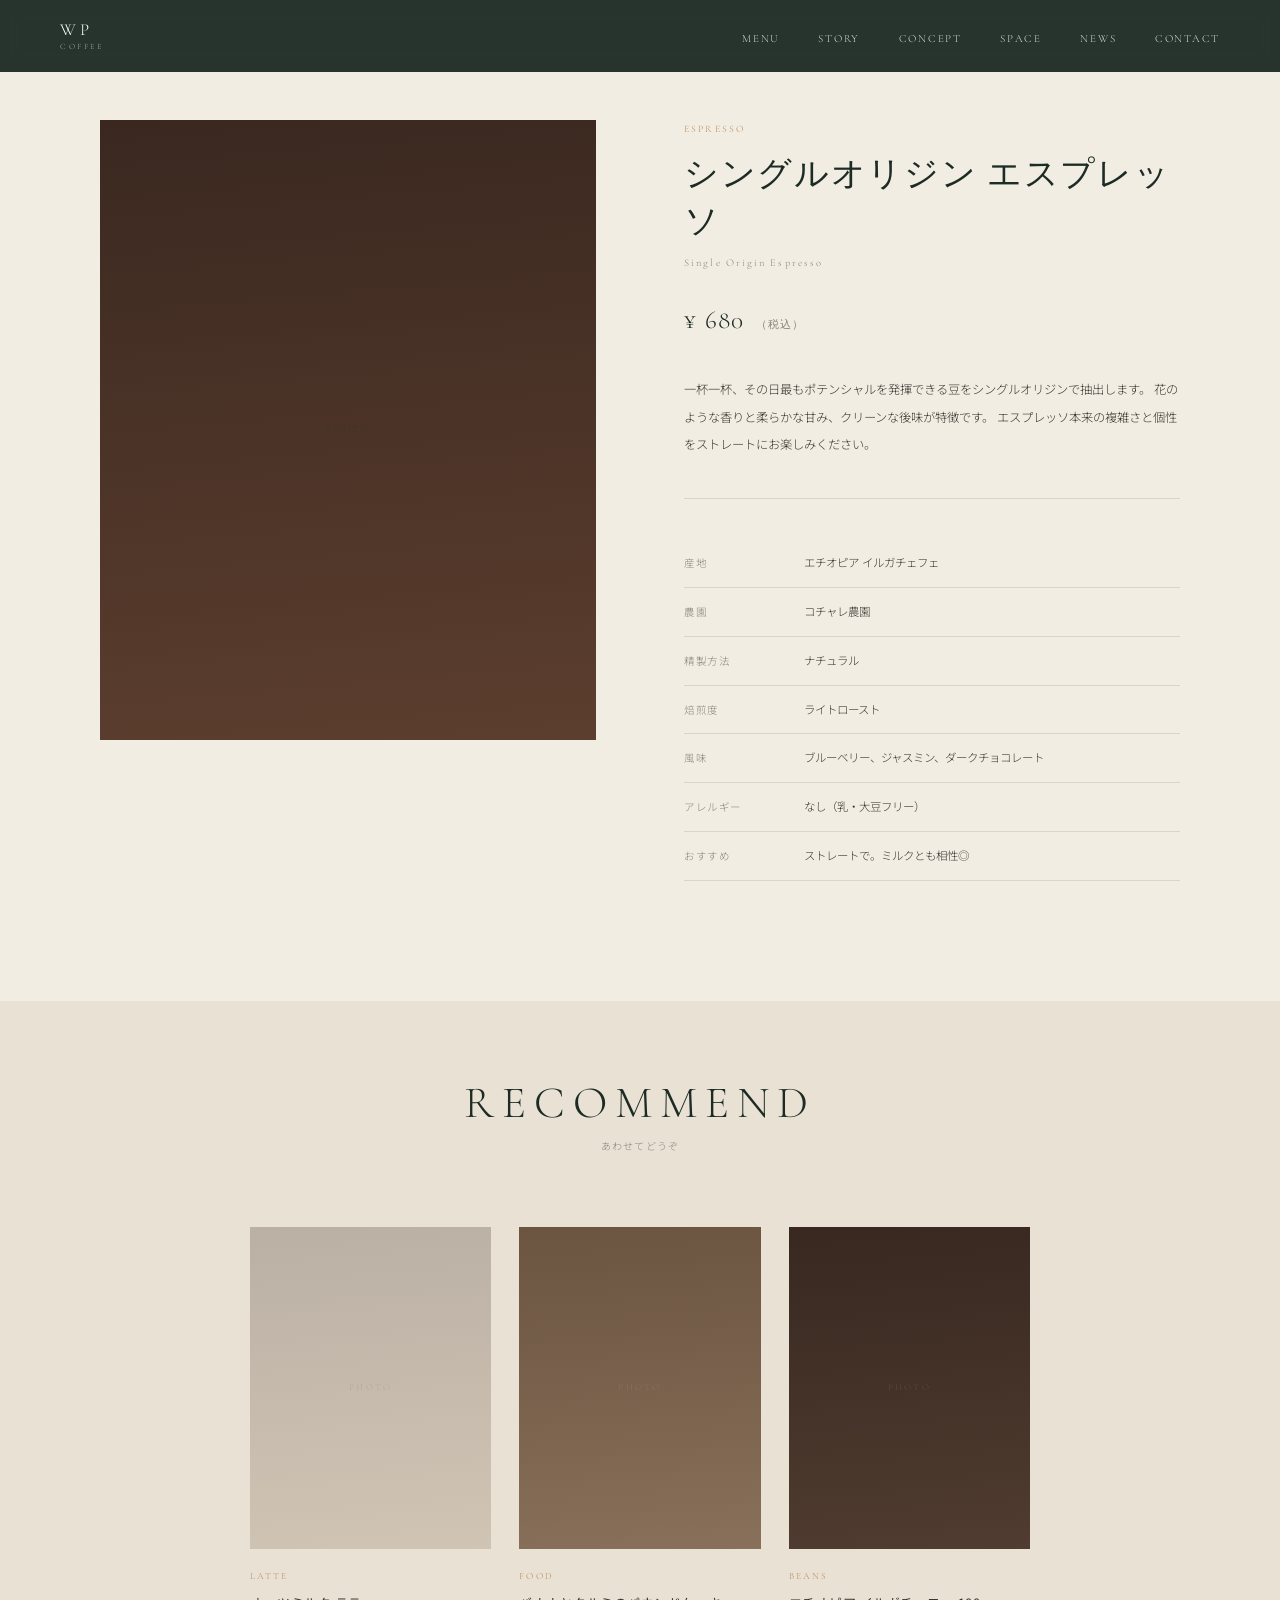
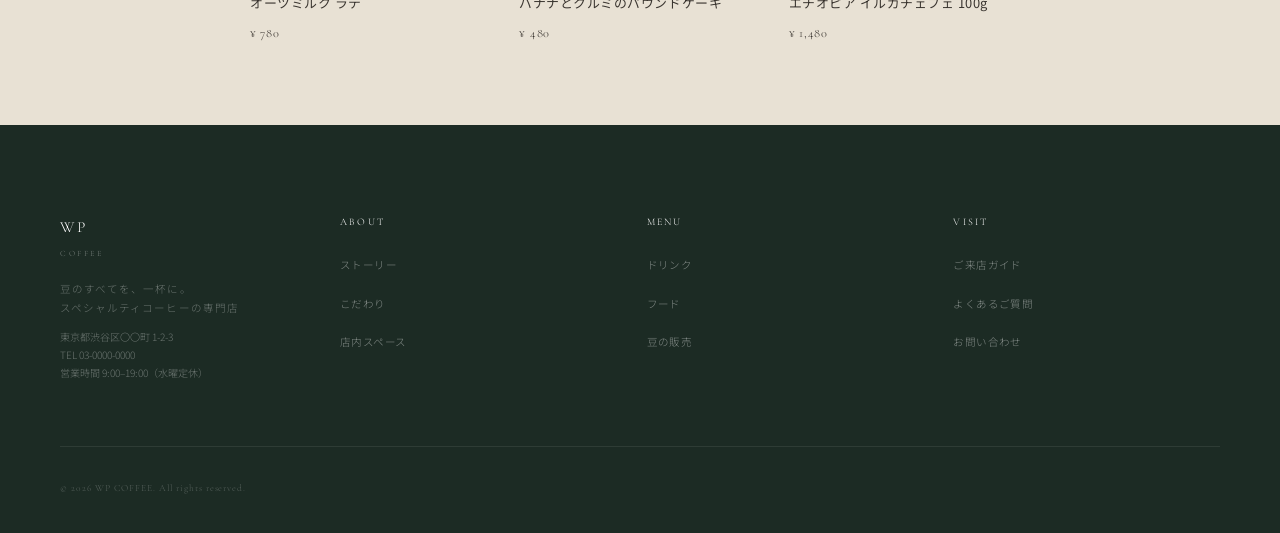
==== 静的デモサイト/wp-coffee/menu-single.html @ 701dd7ac "init" ====
<!DOCTYPE html>
<html lang="ja">
<head>
  <meta charset="UTF-8">
  <meta name="viewport" content="width=device-width, initial-scale=1.0">
  <title>シングルオリジン エスプレッソ | WP COFFEE</title>
  <link rel="stylesheet" href="css/style.css">
</head>
<body>

<header class="site-header is-filled">
  <a class="site-logo" href="index.html">WP<span class="site-logo__sub">COFFEE</span></a>
  <nav class="site-nav">
    <ul class="site-nav__items">
      <li><a href="menu.html">MENU</a></li>
      <li><a href="story.html">STORY</a></li>
      <li><a href="concept.html">CONCEPT</a></li>
      <li><a href="space.html">SPACE</a></li>
      <li><a href="news.html">NEWS</a></li>
      <li><a href="contact.html">CONTACT</a></li>
    </ul>
  </nav>
</header>

<main>

  <section class="menu-single">
    <div class="menu-single__inner">

      <figure class="menu-single__fig">
        <div class="ph">PHOTO</div>
      </figure>

      <div class="menu-single__info">
        <p class="menu-single__cat">ESPRESSO</p>
        <h1 class="menu-single__name">シングルオリジン エスプレッソ</h1>
        <p class="menu-single__name-en">Single Origin Espresso</p>
        <p class="menu-single__price">¥ 680 <span>（税込）</span></p>
        <p class="menu-single__desc">
          一杯一杯、その日最もポテンシャルを発揮できる豆をシングルオリジンで抽出します。
          花のような香りと柔らかな甘み、クリーンな後味が特徴です。
          エスプレッソ本来の複雑さと個性をストレートにお楽しみください。
        </p>

        <table class="spec-table">
          <tbody>
            <tr>
              <th>産地</th>
              <td>エチオピア イルガチェフェ</td>
            </tr>
            <tr>
              <th>農園</th>
              <td>コチャレ農園</td>
            </tr>
            <tr>
              <th>精製方法</th>
              <td>ナチュラル</td>
            </tr>
            <tr>
              <th>焙煎度</th>
              <td>ライトロースト</td>
            </tr>
            <tr>
              <th>風味</th>
              <td>ブルーベリー、ジャスミン、ダークチョコレート</td>
            </tr>
            <tr>
              <th>アレルギー</th>
              <td>なし（乳・大豆フリー）</td>
            </tr>
            <tr>
              <th>おすすめ</th>
              <td>ストレートで。ミルクとも相性◎</td>
            </tr>
          </tbody>
        </table>
      </div>

    </div>
  </section>

  <!-- おすすめメニュー -->
  <section class="block-menu" style="padding-block:80px;">
    <div class="container">
      <header class="section-head">
        <h2 class="section-head__en">RECOMMEND</h2>
        <p class="section-head__ja">あわせてどうぞ</p>
      </header>
      <ul class="menu-grid">
        <li class="menu-card">
          <a class="menu-card__link" href="menu-single.html">
            <figure class="menu-card__fig" style="background:linear-gradient(175deg,#bab0a4,#d0c4b4);">
              <div class="ph" style="color:rgba(0,0,0,0.1);">PHOTO</div>
            </figure>
            <div class="menu-card__body">
              <span class="menu-card__cat">LATTE</span>
              <h3 class="menu-card__name">オーツミルク ラテ</h3>
              <p class="menu-card__price">¥ 780</p>
            </div>
          </a>
        </li>
        <li class="menu-card">
          <a class="menu-card__link" href="menu-single.html">
            <figure class="menu-card__fig" style="background:linear-gradient(175deg,#6b5440,#88705a);">
              <div class="ph">PHOTO</div>
            </figure>
            <div class="menu-card__body">
              <span class="menu-card__cat">FOOD</span>
              <h3 class="menu-card__name">バナナとクルミのパウンドケーキ</h3>
              <p class="menu-card__price">¥ 480</p>
            </div>
          </a>
        </li>
        <li class="menu-card">
          <a class="menu-card__link" href="menu-single.html">
            <figure class="menu-card__fig" style="background:linear-gradient(175deg,#382820,#503c30);">
              <div class="ph">PHOTO</div>
            </figure>
            <div class="menu-card__body">
              <span class="menu-card__cat">BEANS</span>
              <h3 class="menu-card__name">エチオピア イルガチェフェ 100g</h3>
              <p class="menu-card__price">¥ 1,480</p>
            </div>
          </a>
        </li>
      </ul>
    </div>
  </section>

</main>

<footer class="site-footer">
  <div class="footer-inner">
    <div class="footer-brand">
      <p class="footer-logo">WP<span class="footer-logo__sub">COFFEE</span></p>
      <p class="footer-tagline">豆のすべてを、一杯に。<br>スペシャルティコーヒーの専門店</p>
      <address class="footer-address">東京都渋谷区〇〇町 1-2-3<br>TEL 03-0000-0000<br>営業時間 9:00–19:00（水曜定休）</address>
    </div>
    <nav class="footer-nav-grid">
      <div class="footer-nav-group">
        <p class="footer-nav-group__heading">ABOUT</p>
        <ul class="footer-nav-group__items">
          <li><a href="story.html">ストーリー</a></li>
          <li><a href="concept.html">こだわり</a></li>
          <li><a href="space.html">店内スペース</a></li>
        </ul>
      </div>
      <div class="footer-nav-group">
        <p class="footer-nav-group__heading">MENU</p>
        <ul class="footer-nav-group__items">
          <li><a href="menu.html">ドリンク</a></li>
          <li><a href="menu.html">フード</a></li>
          <li><a href="menu.html">豆の販売</a></li>
        </ul>
      </div>
      <div class="footer-nav-group">
        <p class="footer-nav-group__heading">VISIT</p>
        <ul class="footer-nav-group__items">
          <li><a href="visit.html">ご来店ガイド</a></li>
          <li><a href="faq.html">よくあるご質問</a></li>
          <li><a href="contact.html">お問い合わせ</a></li>
        </ul>
      </div>
    </nav>
  </div>
  <p class="footer-copy">© 2026 WP COFFEE. All rights reserved.</p>
</footer>

</body>
</html>
---- 静的デモサイト/wp-coffee/css/style.css ----
@charset "utf-8";

@import url('https://fonts.googleapis.com/css2?family=Cormorant+Garamond:ital,wght@0,300;0,400;0,500;1,300;1,400&family=Noto+Sans+JP:wght@300;400&display=swap');

/* =============================================
   TOKENS
============================================= */
:root {
  --c-dark:        #1c2b24;
  --c-dark-mid:    #2d4038;
  --c-cream:       #f2ede3;
  --c-cream-dark:  #e8e1d4;
  --c-accent:      #b8895a;
  --c-text:        #3a3530;
  --c-muted:       #8a857d;
  --c-border:      #dbd5c8;
  --c-white:       #ffffff;

  --f-display: 'Cormorant Garamond', Georgia, serif;
  --f-sans:    'Noto Sans JP', sans-serif;

  --w-content: 900px;
  --w-wide:    1200px;

  --space-section: clamp(80px, 10vw, 120px);
  --space-side:    clamp(24px, 5vw, 60px);
}

/* =============================================
   RESET
============================================= */
*, *::before, *::after { box-sizing: border-box; margin: 0; padding: 0; }
html { font-size: clamp(14px, 1vw, 15px); scroll-behavior: smooth; }
body {
  font-family: var(--f-sans);
  color: var(--c-text);
  background: var(--c-cream);
  line-height: 1.9;
  font-weight: 300;
  -webkit-font-smoothing: antialiased;
}
img  { display: block; width: 100%; height: 100%; object-fit: cover; }
ul   { list-style: none; }
a    { color: inherit; text-decoration: none; }
figure { margin: 0; }

/* =============================================
   LAYOUT UTILITIES
============================================= */
.container {
  max-width: var(--w-content);
  margin-inline: auto;
  padding-inline: var(--space-side);
}
.container--wide {
  max-width: var(--w-wide);
  margin-inline: auto;
  padding-inline: var(--space-side);
}

/* =============================================
   SECTION HEADING
============================================= */
.section-head {
  text-align: center;
  margin-bottom: clamp(48px, 7vw, 72px);
}
.section-head__en {
  font-family: var(--f-display);
  font-weight: 300;
  font-size: clamp(2.2rem, 4.5vw, 3.2rem);
  letter-spacing: 0.18em;
  color: var(--c-dark);
  line-height: 1;
}
.section-head__ja {
  font-size: 0.72rem;
  letter-spacing: 0.12em;
  color: var(--c-muted);
  margin-top: 10px;
}

/* =============================================
   BUTTONS
============================================= */
.btn {
  display: inline-block;
  padding: 15px 44px;
  font-family: var(--f-display);
  font-size: 0.8rem;
  letter-spacing: 0.15em;
  border: 1px solid currentColor;
  transition: background 0.3s, color 0.3s;
  cursor: pointer;
}
.btn--light {
  color: var(--c-white);
  border-color: rgba(255,255,255,0.55);
}
.btn--light:hover { background: var(--c-white); color: var(--c-dark); }

.btn--dark { color: var(--c-dark); }
.btn--dark:hover { background: var(--c-dark); color: var(--c-cream); }

.arrow-link {
  font-family: var(--f-display);
  font-size: 0.82rem;
  letter-spacing: 0.12em;
  display: inline-flex;
  align-items: center;
  gap: 12px;
  transition: gap 0.3s;
}
.arrow-link::after { content: '→'; }
.arrow-link:hover  { gap: 20px; }

/* =============================================
   IMAGE PLACEHOLDER (remove when real photos)
============================================= */
.ph {
  width: 100%;
  height: 100%;
  display: flex;
  align-items: center;
  justify-content: center;
  font-family: var(--f-display);
  font-size: 0.65rem;
  letter-spacing: 0.25em;
}

/* =============================================
   SITE HEADER
============================================= */
.site-header {
  position: fixed;
  inset-block-start: 0;
  inset-inline: 0;
  z-index: 100;
  padding: 22px var(--space-side);
  display: flex;
  align-items: center;
  justify-content: space-between;
  background: transparent;
  transition: background 0.4s;
}
.site-header.is-filled {
  background: rgba(28,43,36,0.95);
  backdrop-filter: blur(8px);
}

.site-logo {
  font-family: var(--f-display);
  font-weight: 300;
  font-size: 1.2rem;
  letter-spacing: 0.22em;
  color: var(--c-white);
  line-height: 1;
}
.site-logo__sub {
  font-size: 0.58rem;
  letter-spacing: 0.32em;
  display: block;
  margin-top: 3px;
  opacity: 0.6;
}

.site-nav__items {
  display: flex;
  gap: clamp(20px, 3vw, 44px);
}
.site-nav__items a {
  font-family: var(--f-display);
  font-size: 0.78rem;
  letter-spacing: 0.16em;
  color: rgba(255,255,255,0.82);
  transition: color 0.2s;
}
.site-nav__items a:hover { color: var(--c-white); }

/* =============================================
   HERO
============================================= */
.block-hero {
  height: 100svh;
  min-height: 620px;
  background: linear-gradient(155deg, var(--c-dark) 0%, var(--c-dark-mid) 100%);
  position: relative;
  display: grid;
  place-items: center;
  text-align: center;
  color: var(--c-white);
  overflow: hidden;
}
.block-hero::before {
  content: '';
  position: absolute;
  inset: 0;
  background: radial-gradient(ellipse at 65% 35%, rgba(184,137,90,0.18) 0%, transparent 65%);
  pointer-events: none;
}
.block-hero::after {
  content: '';
  position: absolute;
  inset: 0;
  background: url("data:image/svg+xml,%3Csvg width='60' height='60' viewBox='0 0 60 60' xmlns='http://www.w3.org/2000/svg'%3E%3Cg fill='none' fill-rule='evenodd'%3E%3Cg fill='%23ffffff' fill-opacity='0.015'%3E%3Cpath d='M36 34v-4h-2v4h-4v2h4v4h2v-4h4v-2h-4zm0-30V0h-2v4h-4v2h4v4h2V6h4V4h-4zM6 34v-4H4v4H0v2h4v4h2v-4h4v-2H6zM6 4V0H4v4H0v2h4v4h2V6h4V4H6z'/%3E%3C/g%3E%3C/g%3E%3C/svg%3E");
  pointer-events: none;
  opacity: 0.6;
}

.block-hero__body {
  position: relative;
  z-index: 1;
  padding: 0 var(--space-side);
}
.block-hero__eyebrow {
  font-family: var(--f-display);
  font-size: clamp(0.7rem, 1.5vw, 0.82rem);
  letter-spacing: 0.35em;
  color: var(--c-accent);
  margin-bottom: 28px;
}
.block-hero__title {
  font-family: var(--f-display);
  font-size: clamp(3rem, 8vw, 6rem);
  font-weight: 300;
  letter-spacing: 0.05em;
  line-height: 1.25;
  margin-bottom: 20px;
}
.block-hero__sub {
  font-size: clamp(0.75rem, 1.5vw, 0.88rem);
  font-weight: 300;
  letter-spacing: 0.15em;
  color: rgba(255,255,255,0.55);
  margin-bottom: 52px;
}

.block-hero__scroll {
  position: absolute;
  bottom: 36px;
  left: 50%;
  translate: -50% 0;
  font-family: var(--f-display);
  font-size: 0.62rem;
  letter-spacing: 0.3em;
  color: rgba(255,255,255,0.35);
  display: flex;
  flex-direction: column;
  align-items: center;
  gap: 10px;
}
.block-hero__scroll::after {
  content: '';
  width: 1px;
  height: 44px;
  background: rgba(255,255,255,0.25);
}

/* =============================================
   NEWS
============================================= */
.block-news {
  padding-block: var(--space-section);
  background: var(--c-cream);
}
.news-list { border-top: 1px solid var(--c-border); }
.news-item  { border-bottom: 1px solid var(--c-border); }

.news-item__link {
  display: grid;
  grid-template-columns: 100px auto 1fr;
  align-items: center;
  gap: 28px;
  padding: 22px 0;
  transition: opacity 0.25s;
}
.news-item__link:hover { opacity: 0.55; }

.news-item__date {
  font-family: var(--f-display);
  font-size: 0.8rem;
  letter-spacing: 0.05em;
  color: var(--c-muted);
}
.news-item__tag {
  font-family: var(--f-display);
  font-size: 0.68rem;
  letter-spacing: 0.18em;
  color: var(--c-accent);
  border: 1px solid var(--c-accent);
  padding: 3px 12px;
  white-space: nowrap;
}
.news-item__title {
  font-size: 0.88rem;
  font-weight: 300;
  letter-spacing: 0.04em;
}
.block-news .more-link {
  margin-top: 28px;
  text-align: right;
}
.block-news .more-link a {
  font-family: var(--f-display);
  font-size: 0.8rem;
  letter-spacing: 0.1em;
  border-bottom: 1px solid var(--c-text);
  padding-bottom: 2px;
  transition: opacity 0.2s;
}
.block-news .more-link a:hover { opacity: 0.55; }

/* =============================================
   FEATURED MENU
============================================= */
.block-menu {
  padding-block: var(--space-section);
  background: var(--c-cream-dark);
}
.menu-grid {
  display: grid;
  grid-template-columns: repeat(3, 1fr);
  gap: 28px;
}
.menu-card__link { display: block; }

.menu-card__fig {
  aspect-ratio: 3 / 4;
  overflow: hidden;
  margin-bottom: 18px;
  transition: opacity 0.35s;
}
.menu-card__link:hover .menu-card__fig { opacity: 0.85; }

.menu-card:nth-child(1) .menu-card__fig { background: linear-gradient(175deg,#3a2820 0%,#5c3e2e 100%); }
.menu-card:nth-child(2) .menu-card__fig { background: linear-gradient(175deg,#bab0a4 0%,#d0c4b4 100%); }
.menu-card:nth-child(3) .menu-card__fig { background: linear-gradient(175deg,#6b5440 0%,#88705a 100%); }
.menu-card .ph { color: rgba(255,255,255,0.12); }

.menu-card__cat {
  font-family: var(--f-display);
  font-size: 0.68rem;
  letter-spacing: 0.22em;
  color: var(--c-accent);
  display: block;
  margin-bottom: 8px;
}
.menu-card__name {
  font-size: 0.92rem;
  font-weight: 400;
  letter-spacing: 0.04em;
  line-height: 1.6;
  margin-bottom: 8px;
}
.menu-card__desc {
  font-size: 0.75rem;
  color: var(--c-muted);
  margin-bottom: 10px;
}
.menu-card__price {
  font-family: var(--f-display);
  font-size: 0.88rem;
  letter-spacing: 0.06em;
}

.block-menu .cta-wrap {
  text-align: center;
  margin-top: 52px;
}

/* =============================================
   CONCEPT TEASER
============================================= */
.block-concept {
  display: grid;
  grid-template-columns: 1fr 1fr;
  min-height: 580px;
}
.block-concept__text {
  background: var(--c-dark);
  color: var(--c-white);
  padding: clamp(64px, 8vw, 100px) clamp(48px, 6vw, 88px);
  display: flex;
  flex-direction: column;
  justify-content: center;
}
.block-concept__label {
  font-family: var(--f-display);
  font-size: 0.7rem;
  letter-spacing: 0.32em;
  color: var(--c-accent);
  margin-bottom: 24px;
}
.block-concept__title {
  font-family: var(--f-display);
  font-size: clamp(2.2rem, 4.5vw, 3.8rem);
  font-weight: 300;
  line-height: 1.35;
  letter-spacing: 0.05em;
  margin-bottom: 28px;
}
.block-concept__body {
  font-size: 0.875rem;
  font-weight: 300;
  line-height: 2.1;
  color: rgba(255,255,255,0.68);
  margin-bottom: 44px;
}
.block-concept__link {
  color: var(--c-accent);
}
.block-concept__visual {
  background: linear-gradient(155deg, #2d4038 0%, #1c2b24 100%);
  position: relative;
}
.block-concept__visual .ph { color: rgba(255,255,255,0.07); }

/* =============================================
   SITE FOOTER
============================================= */
.site-footer {
  background: var(--c-dark);
  color: rgba(255,255,255,0.55);
  padding: clamp(64px, 8vw, 88px) var(--space-side) 36px;
}
.footer-inner {
  max-width: var(--w-wide);
  margin-inline: auto;
  display: grid;
  grid-template-columns: 220px 1fr;
  gap: 60px;
  padding-bottom: 64px;
  border-bottom: 1px solid rgba(255,255,255,0.08);
  margin-bottom: 32px;
}
.footer-logo {
  font-family: var(--f-display);
  font-weight: 300;
  font-size: 1.1rem;
  letter-spacing: 0.22em;
  color: var(--c-white);
}
.footer-logo__sub {
  font-size: 0.58rem;
  letter-spacing: 0.32em;
  display: block;
  margin-top: 4px;
  color: rgba(255,255,255,0.4);
}
.footer-tagline {
  font-size: 0.75rem;
  letter-spacing: 0.1em;
  color: rgba(255,255,255,0.35);
  margin-top: 18px;
  line-height: 1.8;
}
.footer-address {
  font-size: 0.72rem;
  color: rgba(255,255,255,0.35);
  margin-top: 10px;
  line-height: 1.8;
  font-style: normal;
}

.footer-nav-grid {
  display: grid;
  grid-template-columns: repeat(3, 1fr);
  gap: 40px;
  align-content: start;
}
.footer-nav-group__heading {
  font-family: var(--f-display);
  font-size: 0.72rem;
  letter-spacing: 0.22em;
  color: var(--c-white);
  margin-bottom: 18px;
}
.footer-nav-group__items li { margin-bottom: 12px; }
.footer-nav-group__items a {
  font-size: 0.75rem;
  letter-spacing: 0.04em;
  color: rgba(255,255,255,0.45);
  transition: color 0.2s;
}
.footer-nav-group__items a:hover { color: var(--c-white); }

.footer-copy {
  max-width: var(--w-wide);
  margin-inline: auto;
  font-family: var(--f-display);
  font-size: 0.68rem;
  letter-spacing: 0.1em;
  color: rgba(255,255,255,0.25);
}

/* =============================================
   PAGE BODY (text-heavy pages)
============================================= */
.page-body {
  padding-block: var(--space-section);
  background: var(--c-cream);
}
.page-body--alt { background: var(--c-cream-dark); }

.page-lead {
  font-family: var(--f-display);
  font-size: clamp(1.1rem, 2.5vw, 1.5rem);
  font-weight: 300;
  letter-spacing: 0.05em;
  line-height: 1.8;
  color: var(--c-dark);
  margin-bottom: 48px;
}
.page-text {
  font-size: 0.88rem;
  line-height: 2.2;
  font-weight: 300;
}
.page-text + .page-text { margin-top: 24px; }

/* =============================================
   INFO SECTIONS (visit / access)
============================================= */
.info-section { margin-bottom: 64px; }
.info-section:last-child { margin-bottom: 0; }
.info-section__heading {
  font-family: var(--f-display);
  font-size: 1.2rem;
  font-weight: 300;
  letter-spacing: 0.1em;
  color: var(--c-dark);
  border-bottom: 1px solid var(--c-border);
  padding-bottom: 12px;
  margin-bottom: 28px;
}
.info-section__heading span {
  font-size: 0.7rem;
  letter-spacing: 0.2em;
  color: var(--c-accent);
  margin-left: 16px;
}

/* =============================================
   CONTACT FORM
============================================= */
.form-block { max-width: 640px; margin-inline: auto; }
.form-row { margin-bottom: 32px; }
.form-label {
  display: block;
  font-family: var(--f-display);
  font-size: 0.75rem;
  letter-spacing: 0.18em;
  color: var(--c-dark);
  margin-bottom: 10px;
}
.form-label .required {
  color: var(--c-accent);
  font-size: 0.65rem;
  margin-left: 8px;
}
.form-input,
.form-textarea {
  width: 100%;
  padding: 14px 18px;
  background: var(--c-white);
  border: 1px solid var(--c-border);
  font-family: var(--f-sans);
  font-size: 0.88rem;
  font-weight: 300;
  color: var(--c-text);
  outline: none;
  transition: border-color 0.2s;
  -webkit-appearance: none;
}
.form-input:focus,
.form-textarea:focus { border-color: var(--c-dark); }
.form-textarea { resize: vertical; min-height: 180px; line-height: 1.8; }
.form-note {
  font-size: 0.75rem;
  color: var(--c-muted);
  line-height: 1.9;
  margin-bottom: 40px;
}
.form-submit { text-align: center; }

/* =============================================
   NEWS ARCHIVE
============================================= */
.pagination {
  display: flex;
  justify-content: center;
  gap: 8px;
  margin-top: 56px;
}
.pagination a,
.pagination span {
  font-family: var(--f-display);
  font-size: 0.82rem;
  letter-spacing: 0.1em;
  width: 40px;
  height: 40px;
  display: grid;
  place-items: center;
  border: 1px solid var(--c-border);
  transition: background 0.2s, color 0.2s;
}
.pagination a:hover { background: var(--c-dark); color: var(--c-white); border-color: var(--c-dark); }
.pagination .is-current { background: var(--c-dark); color: var(--c-white); border-color: var(--c-dark); }

/* =============================================
   NEWS SINGLE
============================================= */
.article-wrap {
  padding-block: var(--space-section);
  background: var(--c-cream);
}
.article-header {
  margin-bottom: 40px;
  padding-bottom: 32px;
  border-bottom: 1px solid var(--c-border);
}
.article-meta {
  display: flex;
  align-items: center;
  gap: 20px;
  margin-bottom: 16px;
}
.article-date {
  font-family: var(--f-display);
  font-size: 0.8rem;
  letter-spacing: 0.05em;
  color: var(--c-muted);
}
.article-cat {
  font-family: var(--f-display);
  font-size: 0.68rem;
  letter-spacing: 0.18em;
  color: var(--c-accent);
  border: 1px solid var(--c-accent);
  padding: 3px 12px;
}
.article-title {
  font-family: var(--f-display);
  font-size: clamp(1.4rem, 3vw, 2rem);
  font-weight: 300;
  letter-spacing: 0.05em;
  line-height: 1.5;
}
.article-thumb {
  aspect-ratio: 16 / 7;
  overflow: hidden;
  background: linear-gradient(155deg, #3a4838, #506450);
  margin-bottom: 48px;
}
.article-body {
  font-size: 0.9rem;
  font-weight: 300;
  line-height: 2.3;
}
.article-body p + p { margin-top: 24px; }
.article-body h2 {
  font-family: var(--f-display);
  font-size: 1.3rem;
  font-weight: 300;
  letter-spacing: 0.06em;
  color: var(--c-dark);
  margin: 48px 0 20px;
}

.article-nav {
  display: grid;
  grid-template-columns: 1fr 1fr;
  gap: 1px;
  background: var(--c-border);
  margin-top: 64px;
  border-top: 1px solid var(--c-border);
}
.article-nav__item {
  background: var(--c-cream);
  padding: 24px 28px;
  transition: background 0.2s;
}
.article-nav__item:hover { background: var(--c-cream-dark); }
.article-nav__label {
  font-family: var(--f-display);
  font-size: 0.65rem;
  letter-spacing: 0.25em;
  color: var(--c-accent);
  margin-bottom: 8px;
}
.article-nav__title { font-size: 0.82rem; font-weight: 300; line-height: 1.6; }

/* =============================================
   MENU ARCHIVE
============================================= */
.cat-tabs {
  display: flex;
  gap: 0;
  border-bottom: 1px solid var(--c-border);
  margin-bottom: 56px;
}
.cat-tab {
  font-family: var(--f-display);
  font-size: 0.78rem;
  letter-spacing: 0.18em;
  padding: 14px 32px;
  color: var(--c-muted);
  border-bottom: 2px solid transparent;
  margin-bottom: -1px;
  cursor: pointer;
  transition: color 0.2s, border-color 0.2s;
}
.cat-tab.is-active,
.cat-tab:hover { color: var(--c-dark); border-bottom-color: var(--c-dark); }

.menu-grid--wide {
  display: grid;
  grid-template-columns: repeat(3, 1fr);
  gap: 36px 28px;
}

/* =============================================
   MENU SINGLE
============================================= */
.menu-single {
  padding-block: var(--space-section);
  background: var(--c-cream);
}
.menu-single__inner {
  display: grid;
  grid-template-columns: 1fr 1fr;
  gap: clamp(48px, 7vw, 88px);
  align-items: start;
  max-width: var(--w-wide);
  margin-inline: auto;
  padding-inline: var(--space-side);
}
.menu-single__fig {
  aspect-ratio: 4 / 5;
  overflow: hidden;
  background: linear-gradient(175deg, #3a2820, #5c3e2e);
  position: sticky;
  top: 100px;
}
.menu-single__cat {
  font-family: var(--f-display);
  font-size: 0.7rem;
  letter-spacing: 0.22em;
  color: var(--c-accent);
  margin-bottom: 12px;
}
.menu-single__name {
  font-family: var(--f-display);
  font-size: clamp(1.6rem, 3.5vw, 2.4rem);
  font-weight: 300;
  letter-spacing: 0.05em;
  line-height: 1.4;
  color: var(--c-dark);
  margin-bottom: 8px;
}
.menu-single__name-en {
  font-family: var(--f-display);
  font-size: 0.75rem;
  letter-spacing: 0.2em;
  color: var(--c-muted);
  margin-bottom: 24px;
}
.menu-single__price {
  font-family: var(--f-display);
  font-size: 1.8rem;
  font-weight: 300;
  letter-spacing: 0.05em;
  color: var(--c-dark);
  margin-bottom: 32px;
}
.menu-single__price span { font-size: 0.8rem; letter-spacing: 0.1em; color: var(--c-muted); margin-left: 4px; }
.menu-single__desc {
  font-size: 0.88rem;
  font-weight: 300;
  line-height: 2.2;
  margin-bottom: 40px;
  padding-bottom: 40px;
  border-bottom: 1px solid var(--c-border);
}
.spec-table { width: 100%; border-collapse: collapse; font-size: 0.82rem; }
.spec-table th,
.spec-table td { padding: 14px 0; border-bottom: 1px solid var(--c-border); text-align: left; vertical-align: top; }
.spec-table th { width: 120px; color: var(--c-muted); font-weight: 300; font-size: 0.75rem; letter-spacing: 0.05em; }
.spec-table td { font-weight: 300; line-height: 1.7; }

/* =============================================
   SPACE PAGE
============================================= */
.space-section {
  display: grid;
  grid-template-columns: 1fr 1fr;
  min-height: 480px;
}
.space-section:nth-child(even) .space-section__fig { order: 2; }
.space-section:nth-child(even) .space-section__body { order: 1; }

.space-section__fig {
  overflow: hidden;
}
.space-section:nth-child(1) .space-section__fig { background: linear-gradient(155deg, #3a4838, #506450); }
.space-section:nth-child(2) .space-section__fig { background: linear-gradient(155deg, #4a3828, #6b5040); }
.space-section:nth-child(3) .space-section__fig { background: linear-gradient(155deg, #282828, #404040); }
.space-section .ph { color: rgba(255,255,255,0.09); }

.space-section__body {
  background: var(--c-cream);
  padding: clamp(48px, 7vw, 80px) clamp(40px, 6vw, 72px);
  display: flex;
  flex-direction: column;
  justify-content: center;
}
.space-section:nth-child(even) .space-section__body { background: var(--c-cream-dark); }

.space-section__num {
  font-family: var(--f-display);
  font-size: 2.5rem;
  font-weight: 300;
  color: rgba(184,137,90,0.25);
  line-height: 1;
  margin-bottom: 16px;
}
.space-section__title {
  font-family: var(--f-display);
  font-size: clamp(1.4rem, 3vw, 2rem);
  font-weight: 300;
  letter-spacing: 0.06em;
  color: var(--c-dark);
  margin-bottom: 6px;
}
.space-section__title-en {
  font-family: var(--f-display);
  font-size: 0.7rem;
  letter-spacing: 0.22em;
  color: var(--c-accent);
  margin-bottom: 24px;
  display: block;
}
.space-section__body p {
  font-size: 0.87rem;
  font-weight: 300;
  line-height: 2.1;
}

/* =============================================
   STORY PAGE
============================================= */
.story-quote {
  text-align: center;
  padding-block: var(--space-section);
  background: var(--c-dark);
  color: var(--c-white);
}
.story-quote__text {
  font-family: var(--f-display);
  font-size: clamp(1.4rem, 3.5vw, 2.5rem);
  font-weight: 300;
  letter-spacing: 0.08em;
  line-height: 1.7;
  max-width: 680px;
  margin-inline: auto;
  padding-inline: var(--space-side);
}
.story-quote__author {
  font-family: var(--f-display);
  font-size: 0.75rem;
  letter-spacing: 0.2em;
  color: var(--c-accent);
  margin-top: 32px;
}

/* =============================================
   404 PAGE
============================================= */
.block-404 {
  min-height: 100svh;
  display: grid;
  place-items: center;
  text-align: center;
  background: var(--c-cream);
  padding: var(--space-side);
}
.block-404__num {
  font-family: var(--f-display);
  font-size: clamp(6rem, 20vw, 14rem);
  font-weight: 300;
  letter-spacing: 0.1em;
  color: var(--c-dark);
  opacity: 0.12;
  line-height: 1;
  margin-bottom: 0;
}
.block-404__title {
  font-family: var(--f-display);
  font-size: clamp(1.2rem, 3vw, 2rem);
  font-weight: 300;
  letter-spacing: 0.1em;
  color: var(--c-dark);
  margin-bottom: 16px;
  margin-top: -2rem;
}
.block-404__body {
  font-size: 0.85rem;
  font-weight: 300;
  color: var(--c-muted);
  line-height: 2;
  margin-bottom: 40px;
}

/* =============================================
   CONCEPT PAGE
============================================= */
.page-eyebrow {
  background: var(--c-dark);
  color: var(--c-white);
  padding: clamp(100px, 14vw, 160px) var(--space-side) clamp(64px, 8vw, 96px);
  text-align: center;
}
.page-eyebrow__en {
  font-family: var(--f-display);
  font-size: clamp(2.5rem, 6vw, 4.5rem);
  font-weight: 300;
  letter-spacing: 0.18em;
  margin-bottom: 12px;
}
.page-eyebrow__ja {
  font-size: 0.8rem;
  letter-spacing: 0.15em;
  color: rgba(255,255,255,0.5);
}
.page-eyebrow__lead {
  font-family: var(--f-display);
  font-size: clamp(1rem, 2.5vw, 1.5rem);
  font-weight: 300;
  letter-spacing: 0.05em;
  margin-top: 28px;
  color: rgba(255,255,255,0.75);
}

/* Split Layout (image + text) */
.split {
  padding-block: var(--space-section);
}
.split--dark { background: var(--c-cream-dark); }
.split--light { background: var(--c-cream); }

.split__inner {
  max-width: var(--w-wide);
  margin-inline: auto;
  padding-inline: var(--space-side);
  display: grid;
  grid-template-columns: 1fr 1fr;
  gap: clamp(48px, 7vw, 96px);
  align-items: center;
}
.split__inner--flip { direction: rtl; }
.split__inner--flip > * { direction: ltr; }

.split__fig {
  aspect-ratio: 4 / 3;
  overflow: hidden;
}
.split:nth-of-type(1) .split__fig { background: linear-gradient(155deg,#2a3828,#3e5445); }
.split:nth-of-type(2) .split__fig { background: linear-gradient(155deg,#4a3628,#6b5040); }
.split:nth-of-type(3) .split__fig { background: linear-gradient(155deg,#3a3028,#5a4838); }
.split .ph { color: rgba(255,255,255,0.09); }

.split__body {}
.split__num {
  font-family: var(--f-display);
  font-size: 3rem;
  font-weight: 300;
  color: rgba(184,137,90,0.3);
  line-height: 1;
  margin-bottom: 16px;
  letter-spacing: 0.05em;
}
.split__heading {
  font-family: var(--f-display);
  font-size: clamp(1.5rem, 3vw, 2.2rem);
  font-weight: 400;
  letter-spacing: 0.05em;
  line-height: 1.4;
  margin-bottom: 6px;
  color: var(--c-dark);
}
.split__body p {
  font-size: 0.88rem;
  line-height: 2.1;
  font-weight: 300;
}

/* Feature trio */
.block-feature {
  padding-block: var(--space-section);
  background: var(--c-dark);
  color: var(--c-white);
}
.block-feature .section-head__en { color: var(--c-white); }
.block-feature .section-head__ja { color: rgba(255,255,255,0.4); }

.feature-trio {
  display: grid;
  grid-template-columns: repeat(3, 1fr);
  gap: 1px;
  background: rgba(255,255,255,0.08);
  border: 1px solid rgba(255,255,255,0.08);
}
.feature-item {
  padding: clamp(36px, 5vw, 56px) clamp(28px, 4vw, 44px);
  background: var(--c-dark);
}
.feature-item__num {
  font-family: var(--f-display);
  font-size: 2.5rem;
  font-weight: 300;
  color: var(--c-accent);
  opacity: 0.5;
  line-height: 1;
  margin-bottom: 20px;
}
.feature-item__title {
  font-family: var(--f-display);
  font-size: 1.4rem;
  font-weight: 300;
  letter-spacing: 0.06em;
  margin-bottom: 16px;
  color: var(--c-white);
}
.feature-item__body {
  font-size: 0.82rem;
  font-weight: 300;
  line-height: 2;
  color: rgba(255,255,255,0.6);
}

/* Bean table */
.block-table {
  padding-block: var(--space-section);
  background: var(--c-cream);
}
.data-table {
  width: 100%;
  border-collapse: collapse;
  font-size: 0.85rem;
}
.data-table thead tr {
  background: var(--c-dark);
  color: var(--c-white);
}
.data-table thead th {
  padding: 16px 20px;
  text-align: left;
  font-family: var(--f-display);
  font-weight: 300;
  letter-spacing: 0.1em;
  font-size: 0.8rem;
}
.data-table tbody tr {
  border-bottom: 1px solid var(--c-border);
}
.data-table tbody tr:nth-child(even) {
  background: var(--c-cream-dark);
}
.data-table tbody td {
  padding: 18px 20px;
  font-weight: 300;
  line-height: 1.7;
}
.data-table tbody td:first-child {
  font-family: var(--f-display);
  font-size: 0.9rem;
  color: var(--c-dark);
  font-weight: 400;
}

/* Award strip */
.block-award {
  padding-block: var(--space-section);
  background: var(--c-dark-mid);
  color: var(--c-white);
  text-align: center;
}
.block-award .section-head__en { color: rgba(255,255,255,0.9); }
.block-award .section-head__ja { color: rgba(255,255,255,0.4); }

.award-grid {
  display: grid;
  grid-template-columns: repeat(3, 1fr);
  gap: 32px;
}
.award-item {
  border: 1px solid rgba(255,255,255,0.12);
  padding: 36px 28px;
}
.award-item__year {
  font-family: var(--f-display);
  font-size: 0.7rem;
  letter-spacing: 0.2em;
  color: var(--c-accent);
  margin-bottom: 12px;
}
.award-item__title {
  font-family: var(--f-display);
  font-size: 1rem;
  font-weight: 300;
  letter-spacing: 0.05em;
  line-height: 1.6;
}
.award-item__source {
  font-size: 0.72rem;
  color: rgba(255,255,255,0.4);
  margin-top: 10px;
}
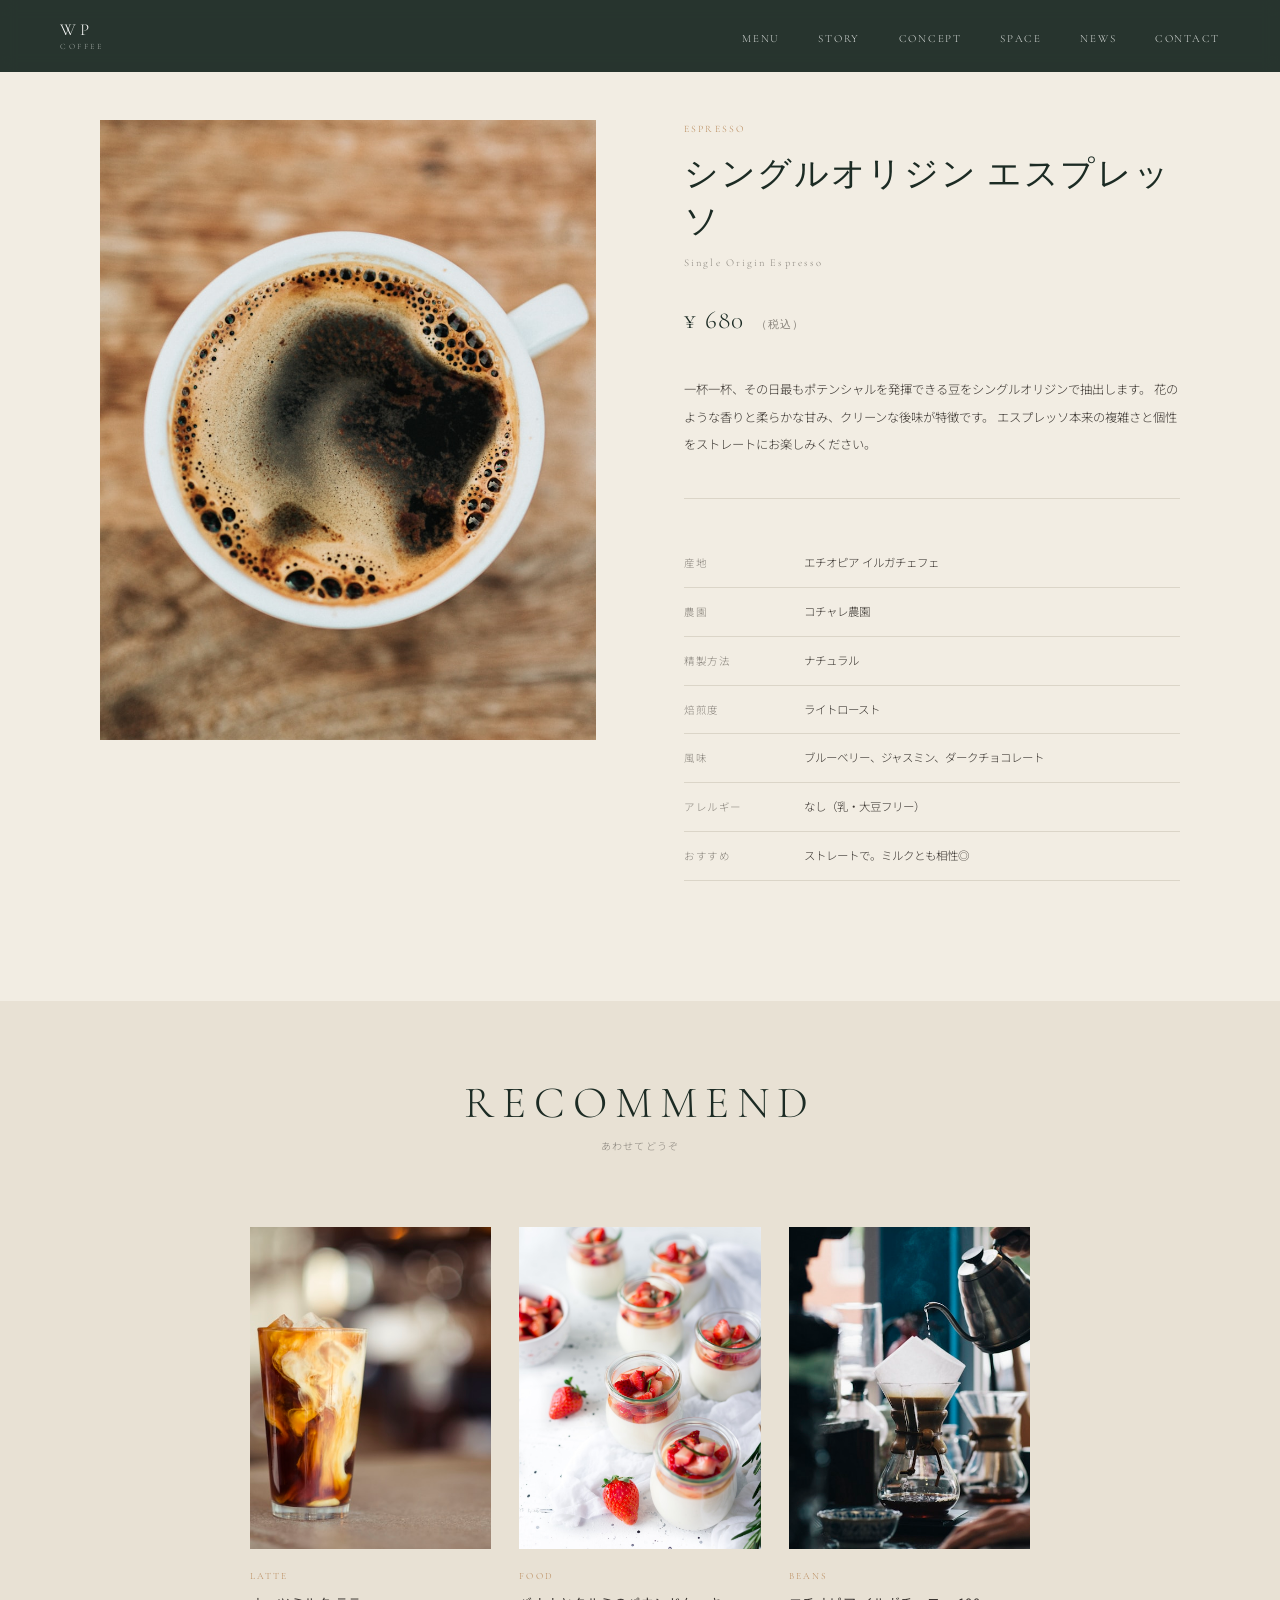
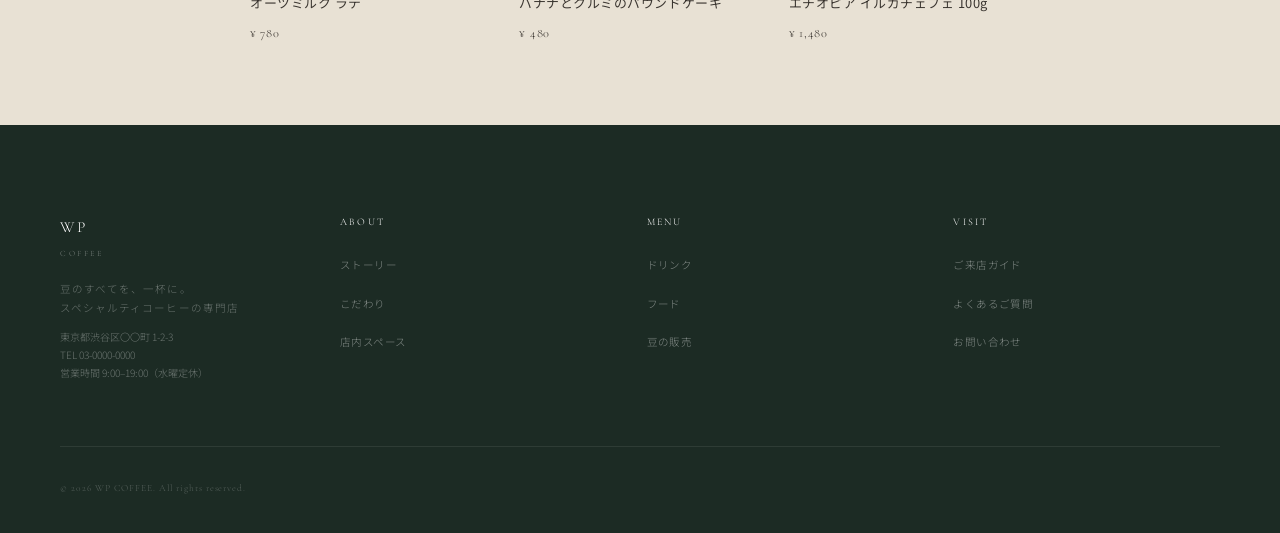
==== commit 15ca1a69: "wp-coffeeデモサイトのスタイル調整と画像素材を追加" ====
--- a/静的デモサイト/wp-coffee/menu-single.html
+++ b/静的デモサイト/wp-coffee/menu-single.html
@@ -28,7 +28,7 @@
     <div class="menu-single__inner">
 
       <figure class="menu-single__fig">
-        <div class="ph">PHOTO</div>
+        <img src="images/menu/espresso.jpg" alt="シングルオリジン エスプレッソ">
       </figure>
 
       <div class="menu-single__info">
@@ -89,8 +89,8 @@
       <ul class="menu-grid">
         <li class="menu-card">
           <a class="menu-card__link" href="menu-single.html">
-            <figure class="menu-card__fig" style="background:linear-gradient(175deg,#bab0a4,#d0c4b4);">
-              <div class="ph" style="color:rgba(0,0,0,0.1);">PHOTO</div>
+            <figure class="menu-card__fig">
+              <img src="images/menu/latte.jpg" alt="オーツミルク ラテ">
             </figure>
             <div class="menu-card__body">
               <span class="menu-card__cat">LATTE</span>
@@ -101,8 +101,8 @@
         </li>
         <li class="menu-card">
           <a class="menu-card__link" href="menu-single.html">
-            <figure class="menu-card__fig" style="background:linear-gradient(175deg,#6b5440,#88705a);">
-              <div class="ph">PHOTO</div>
+            <figure class="menu-card__fig">
+              <img src="images/menu/pound-cake.jpg" alt="バナナとクルミのパウンドケーキ">
             </figure>
             <div class="menu-card__body">
               <span class="menu-card__cat">FOOD</span>
@@ -113,8 +113,8 @@
         </li>
         <li class="menu-card">
           <a class="menu-card__link" href="menu-single.html">
-            <figure class="menu-card__fig" style="background:linear-gradient(175deg,#382820,#503c30);">
-              <div class="ph">PHOTO</div>
+            <figure class="menu-card__fig">
+              <img src="images/menu/beans-ethiopia.jpg" alt="エチオピア イルガチェフェのコーヒー豆">
             </figure>
             <div class="menu-card__body">
               <span class="menu-card__cat">BEANS</span>
--- a/静的デモサイト/wp-coffee/css/style.css
+++ b/静的デモサイト/wp-coffee/css/style.css
@@ -183,7 +183,7 @@
 .block-hero {
   height: 100svh;
   min-height: 620px;
-  background: linear-gradient(155deg, var(--c-dark) 0%, var(--c-dark-mid) 100%);
+  background: linear-gradient(rgba(28,43,36,0.68), rgba(28,43,36,0.78)), url('../images/home/hero.jpg') center / cover no-repeat;
   position: relative;
   display: grid;
   place-items: center;
@@ -195,7 +195,7 @@
   content: '';
   position: absolute;
   inset: 0;
-  background: radial-gradient(ellipse at 65% 35%, rgba(184,137,90,0.18) 0%, transparent 65%);
+  background: radial-gradient(ellipse at 65% 35%, rgba(184,137,90,0.24) 0%, transparent 65%);
   pointer-events: none;
 }
 .block-hero::after {
@@ -410,10 +410,11 @@
   color: var(--c-accent);
 }
 .block-concept__visual {
-  background: linear-gradient(155deg, #2d4038 0%, #1c2b24 100%);
+  background: var(--c-dark);
   position: relative;
-}
-.block-concept__visual .ph { color: rgba(255,255,255,0.07); }
+  overflow: hidden;
+}
+.block-concept__visual img { filter: saturate(0.9) contrast(0.95); }
 
 /* =============================================
    SITE FOOTER
